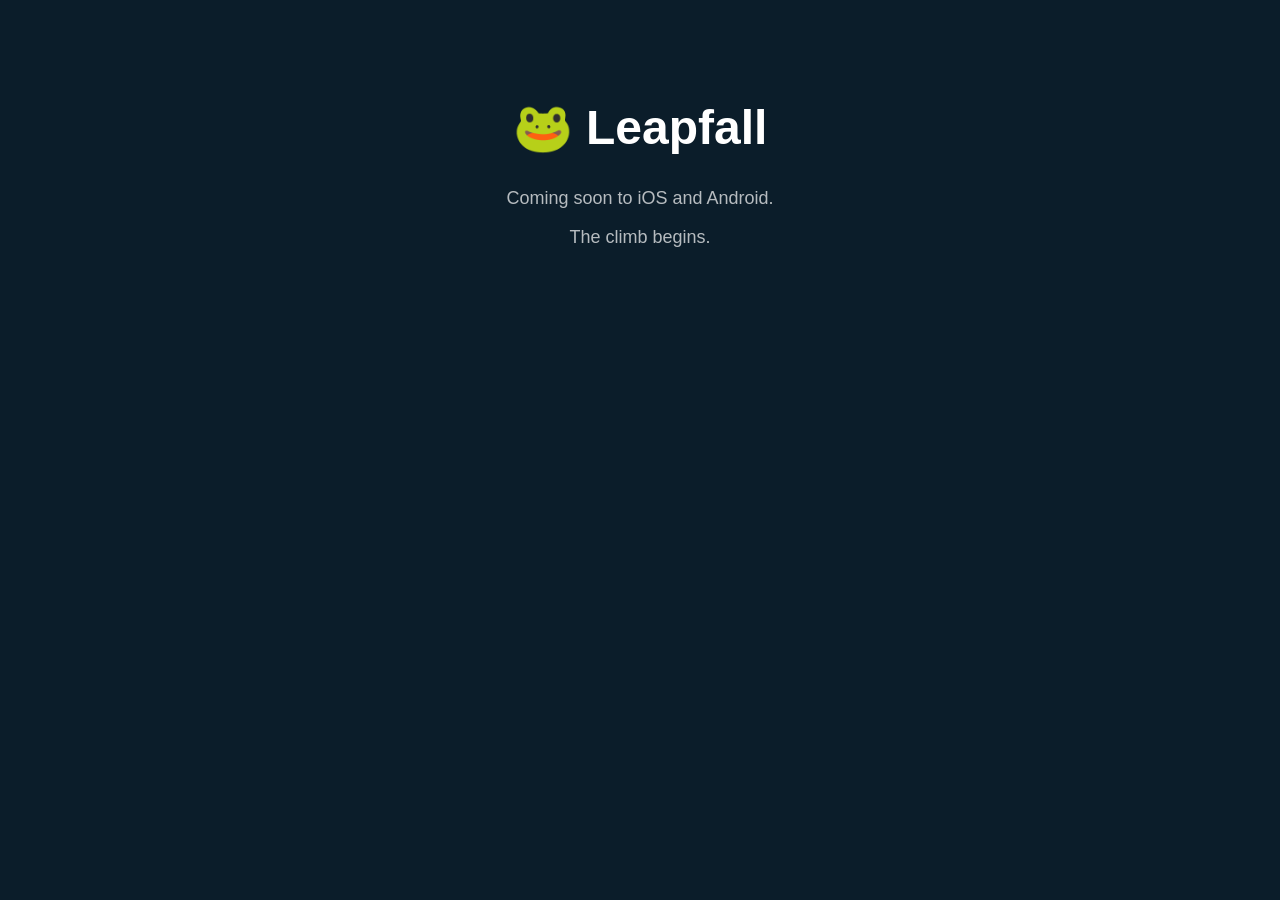
==== index.html @ 0a962ff1 "Create index.html" ====
<!DOCTYPE html>
<html>
<head>
  <title>Leapfall</title>
  <style>
    body { background: #0b1d2a; color: white; font-family: sans-serif; text-align: center; padding: 60px; }
    h1 { font-size: 48px; }
    p { opacity: 0.7; font-size: 18px; }
  </style>
</head>
<body>
  <h1>🐸 Leapfall</h1>
  <p>Coming soon to iOS and Android.</p>
  <p>The climb begins.</p>
</body>
</html>
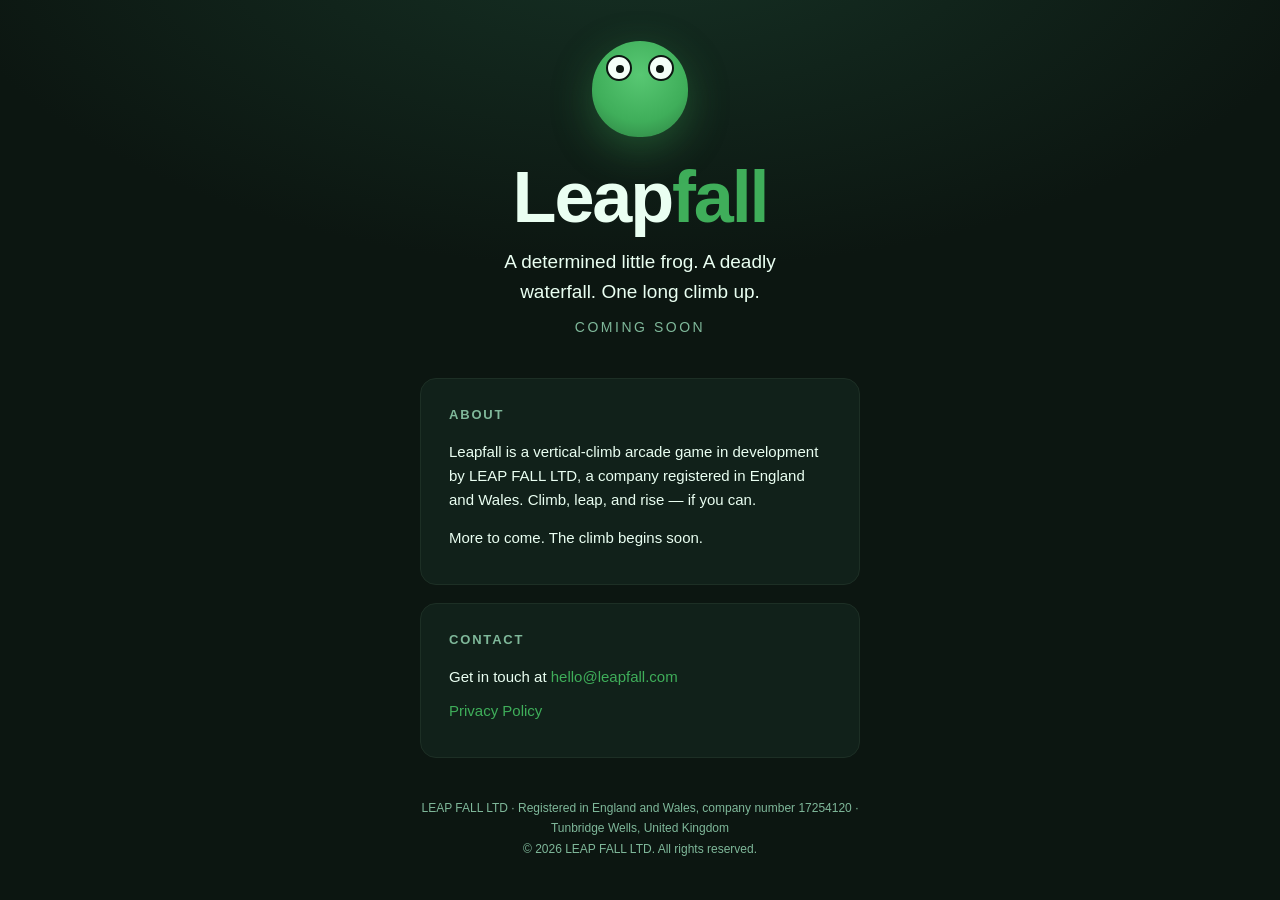
==== commit 51e068b2: "Update index.html" ====
--- a/index.html
+++ b/index.html
@@ -1,16 +1,122 @@
 <!DOCTYPE html>
-<html>
+<html lang="en">
 <head>
-  <title>Leapfall</title>
-  <style>
-    body { background: #0b1d2a; color: white; font-family: sans-serif; text-align: center; padding: 60px; }
-    h1 { font-size: 48px; }
-    p { opacity: 0.7; font-size: 18px; }
-  </style>
+<meta charset="UTF-8" />
+<meta name="viewport" content="width=device-width, initial-scale=1.0" />
+<title>Leapfall</title>
+<meta name="description" content="Leapfall — a vertical-climb arcade game by LEAP FALL LTD." />
+<style>
+  :root{
+    --ink:#eafff2;
+    --muted:#7fb89a;
+    --bg:#0c1611;
+    --bg2:#11211a;
+    --frog:#3fae5a;
+    --frog-deep:#2c7d41;
+    --line:#1d2f25;
+  }
+  *{box-sizing:border-box;margin:0;padding:0;}
+  html,body{height:100%;}
+  body{
+    background:
+      radial-gradient(1200px 600px at 50% -10%, #163225 0%, var(--bg) 60%),
+      var(--bg);
+    color:var(--ink);
+    font-family:-apple-system,BlinkMacSystemFont,"Segoe UI",Roboto,Helvetica,Arial,sans-serif;
+    min-height:100%;
+    display:flex;
+    flex-direction:column;
+    align-items:center;
+    justify-content:center;
+    text-align:center;
+    padding:40px 24px;
+    line-height:1.6;
+  }
+  .frog{
+    width:96px;height:96px;margin:0 auto 24px;
+    position:relative;
+  }
+  .frog .body{
+    position:absolute;inset:0;
+    background:radial-gradient(circle at 50% 35%, #58c873, var(--frog) 60%, var(--frog-deep));
+    border-radius:50% 50% 48% 48%;
+    box-shadow:0 12px 40px rgba(63,174,90,.35);
+  }
+  .frog .eye{
+    position:absolute;top:14px;width:26px;height:26px;border-radius:50%;
+    background:#f4fff8;border:2px solid #0c1611;
+  }
+  .frog .eye.l{left:14px;} .frog .eye.r{right:14px;}
+  .frog .pupil{position:absolute;top:8px;width:8px;height:8px;border-radius:50%;background:#0c1611;}
+  .frog .eye.l .pupil{right:6px;} .frog .eye.r .pupil{left:6px;}
+  h1{
+    font-size:clamp(40px,11vw,72px);
+    font-weight:800;letter-spacing:-0.03em;
+    margin-bottom:14px;line-height:1;
+  }
+  h1 .fall{color:var(--frog);}
+  .tag{
+    font-size:clamp(15px,4.5vw,19px);
+    color:var(--ink);max-width:30ch;margin:0 auto 8px;
+  }
+  .sub{
+    font-size:14px;color:var(--muted);
+    letter-spacing:.18em;text-transform:uppercase;
+    margin-bottom:40px;
+  }
+  .card{
+    background:var(--bg2);
+    border:1px solid var(--line);
+    border-radius:16px;
+    padding:26px 28px;
+    max-width:440px;width:100%;
+    margin:0 auto;
+    text-align:left;
+  }
+  .card h2{
+    font-size:13px;letter-spacing:.14em;text-transform:uppercase;
+    color:var(--muted);margin-bottom:14px;font-weight:600;
+  }
+  .card p{font-size:15px;margin-bottom:8px;color:var(--ink);}
+  .card a{color:var(--frog);text-decoration:none;}
+  .card a:hover{text-decoration:underline;}
+  .meta{color:var(--muted);font-size:13px;}
+  footer{
+    margin-top:40px;color:var(--muted);font-size:12px;
+    line-height:1.7;max-width:440px;
+  }
+</style>
 </head>
 <body>
-  <h1>🐸 Leapfall</h1>
-  <p>Coming soon to iOS and Android.</p>
-  <p>The climb begins.</p>
+
+  <div class="frog" aria-hidden="true">
+    <div class="body"></div>
+    <div class="eye l"><div class="pupil"></div></div>
+    <div class="eye r"><div class="pupil"></div></div>
+  </div>
+
+  <h1>Leap<span class="fall">fall</span></h1>
+  <p class="tag">A determined little frog. A deadly waterfall. One long climb up.</p>
+  <p class="sub">Coming soon</p>
+
+  <div class="card">
+    <h2>About</h2>
+    <p>Leapfall is a vertical-climb arcade game in development by LEAP FALL LTD,
+       a company registered in England and Wales. Climb, leap, and rise — if you can.</p>
+    <p class="meta" style="margin-top:14px;">More to come. The climb begins soon.</p>
+  </div>
+
+  <div class="card" style="margin-top:18px;">
+    <h2>Contact</h2>
+    <p>Get in touch at <a href="mailto:hello@leapfall.com">hello@leapfall.com</a></p>
+    <p style="margin-top:10px;"><a href="/privacy.html">Privacy Policy</a></p>
+  </div>
+
+  <footer>
+    LEAP FALL LTD · Registered in England and Wales, company number 17254120 ·
+    Tunbridge Wells, United Kingdom<br>
+    © 2026 LEAP FALL LTD. All rights reserved.
+  </footer>
+
 </body>
 </html>
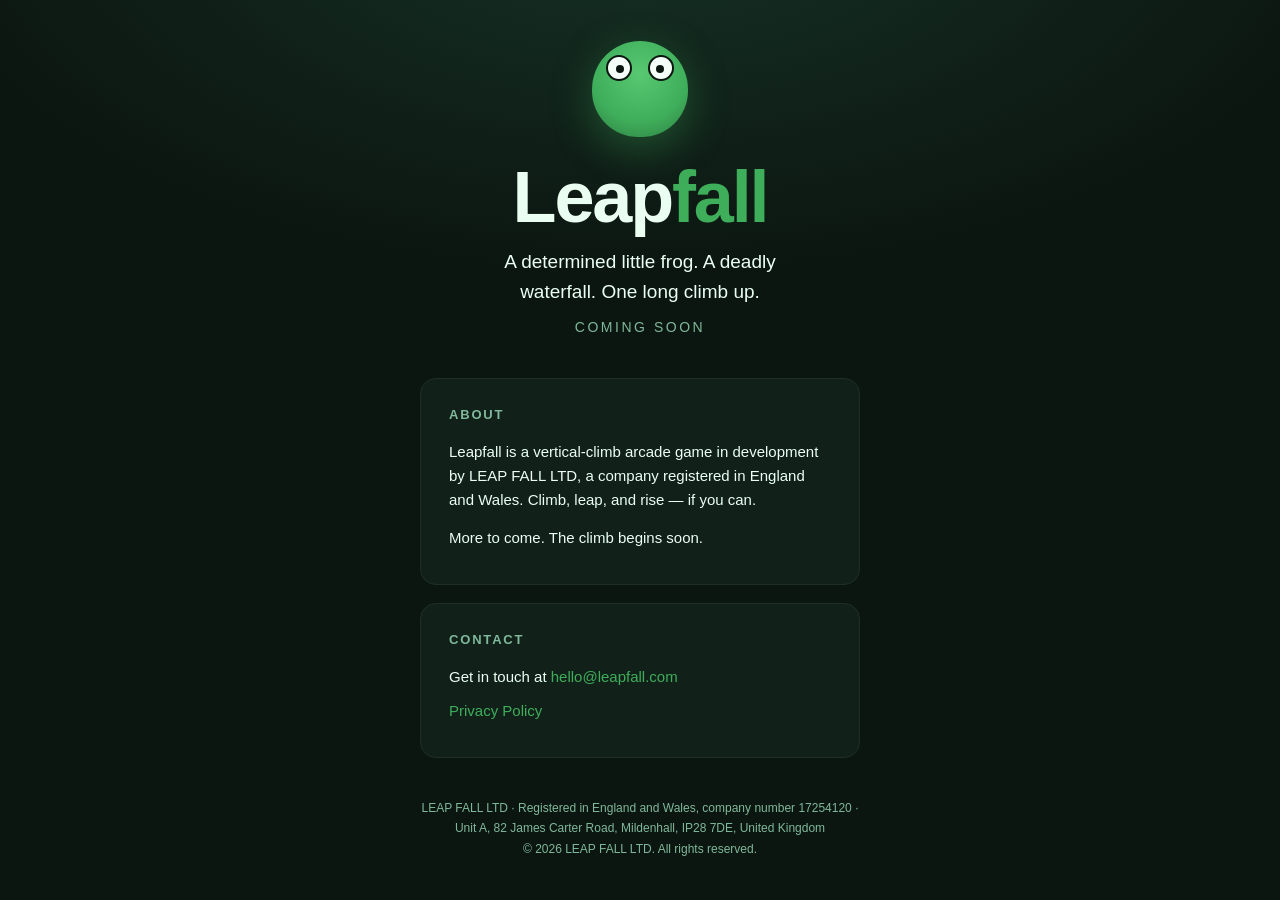
==== commit d43ddd24: "Update index.html" ====
--- a/index.html
+++ b/index.html
@@ -114,7 +114,7 @@
 
   <footer>
     LEAP FALL LTD · Registered in England and Wales, company number 17254120 ·
-    Tunbridge Wells, United Kingdom<br>
+    Unit A, 82 James Carter Road, Mildenhall, IP28 7DE, United Kingdom<br>
     © 2026 LEAP FALL LTD. All rights reserved.
   </footer>
 
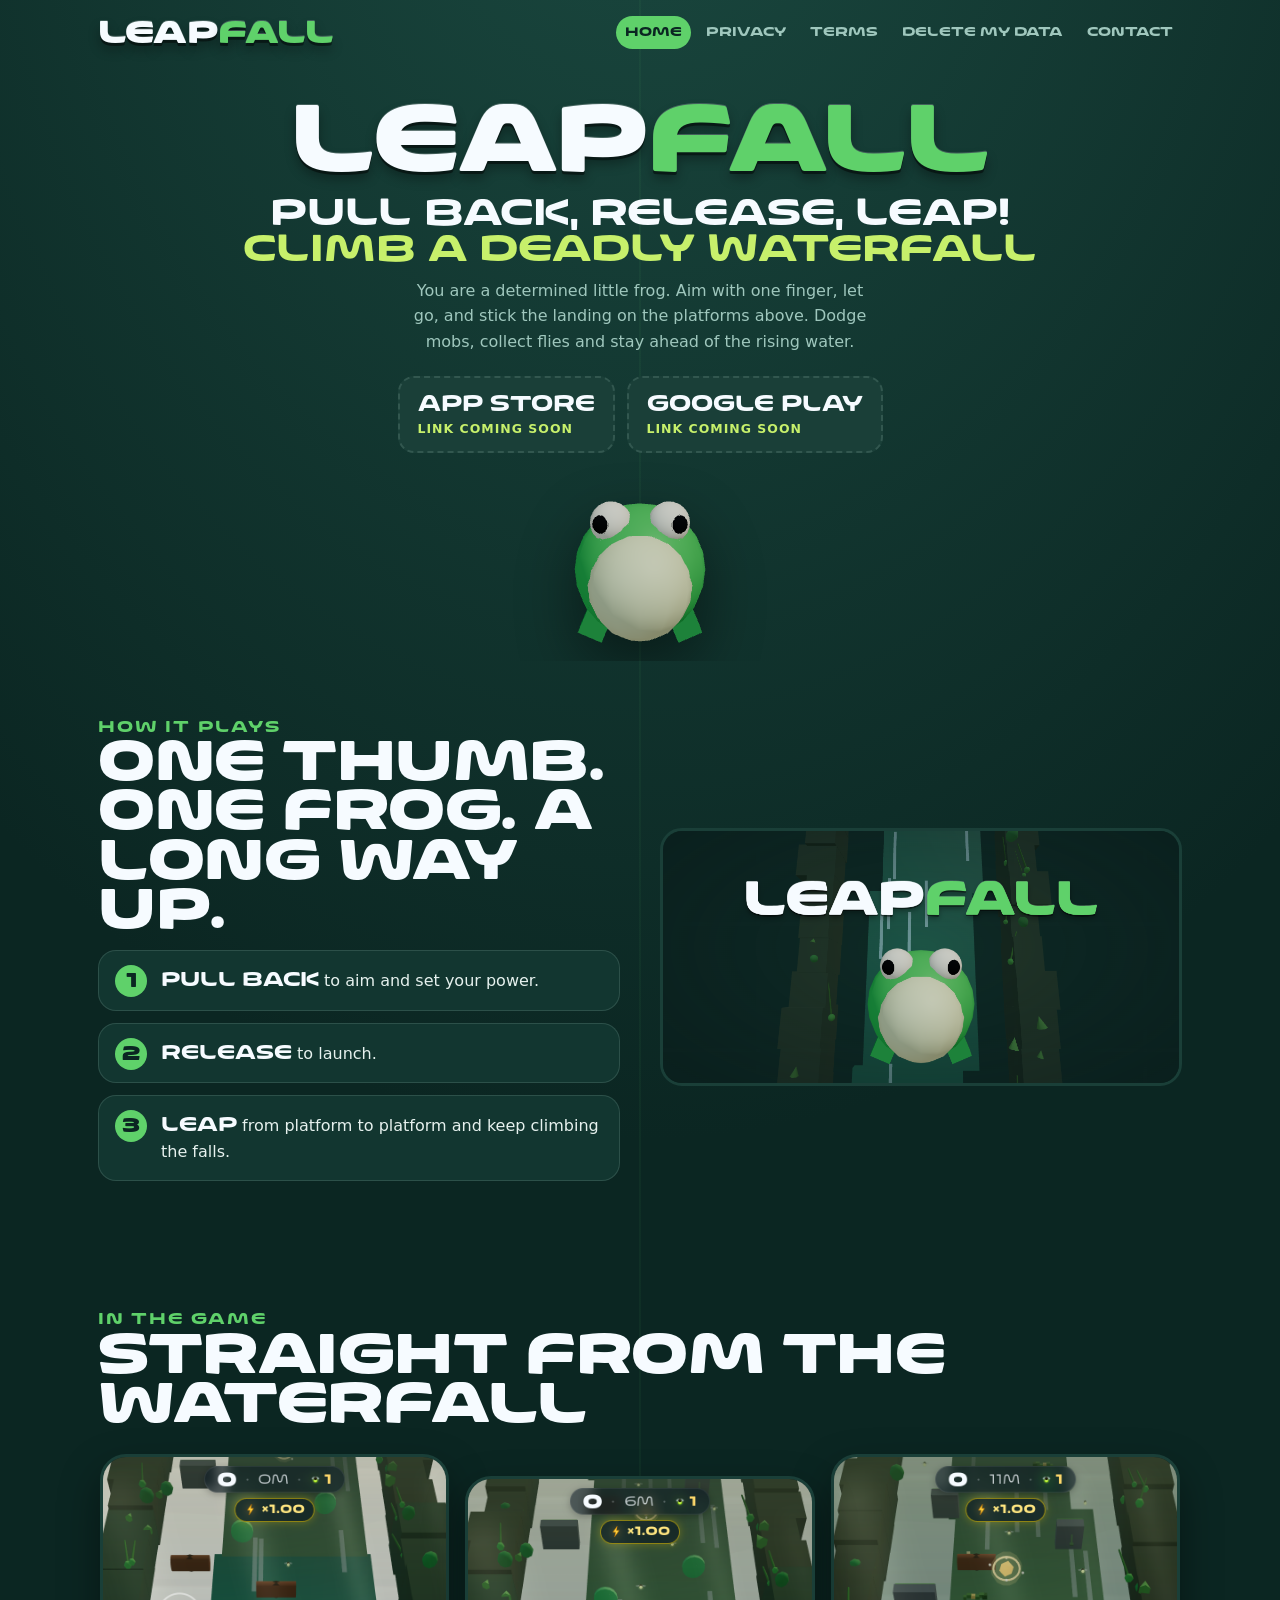
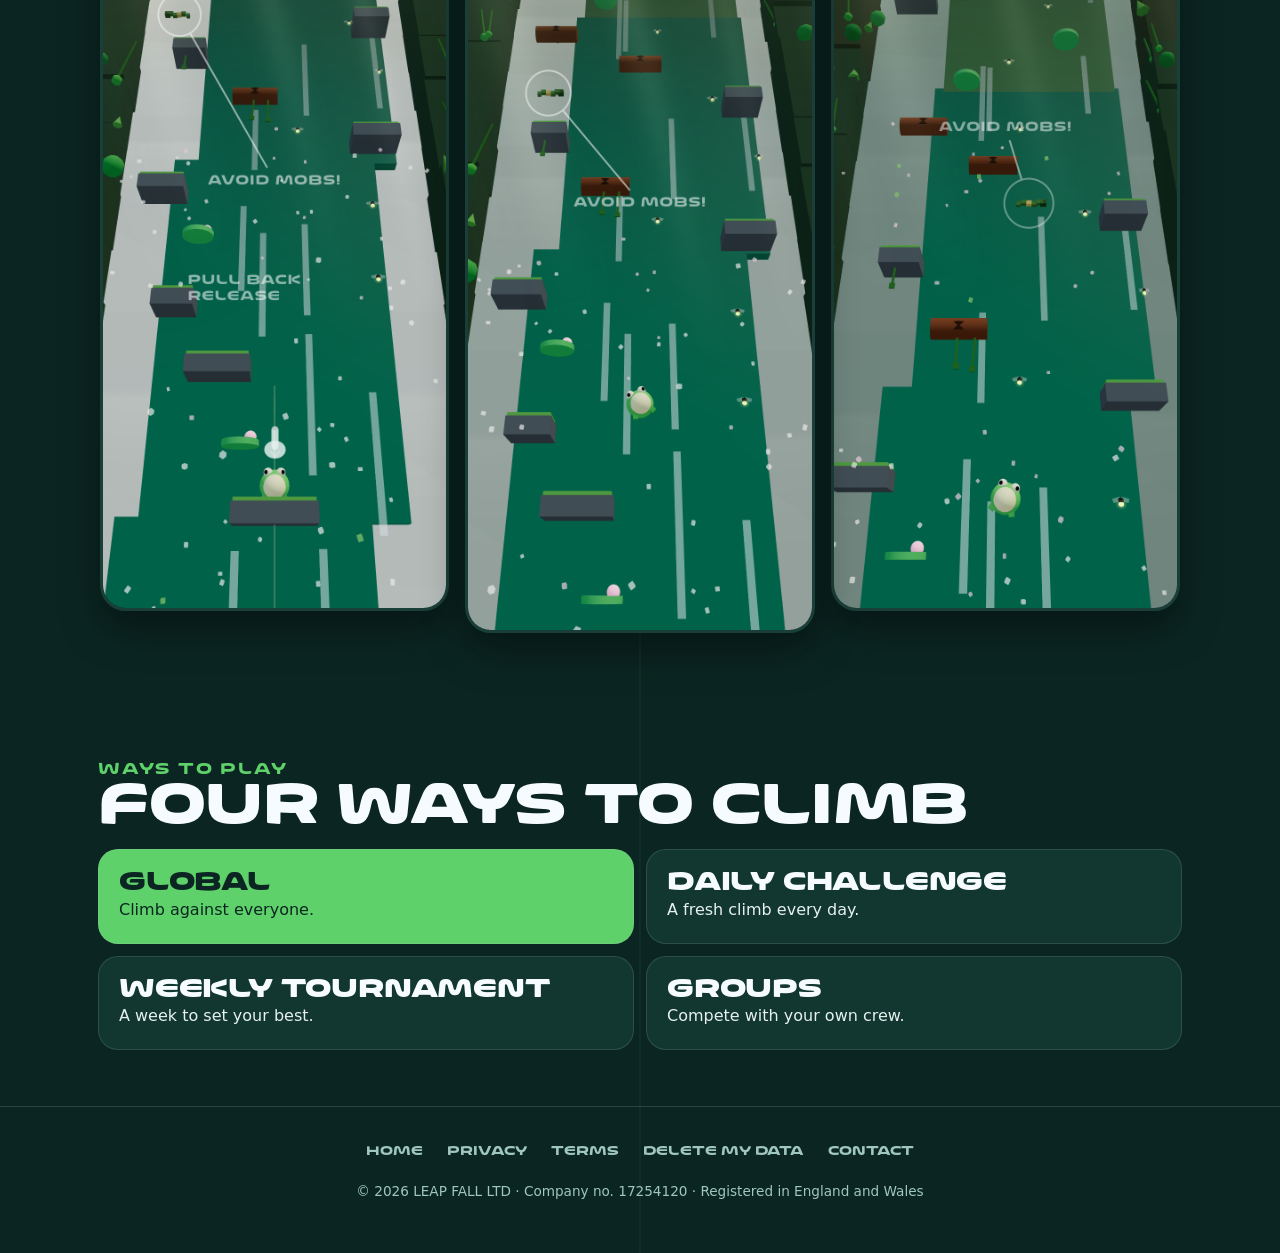
==== commit dc31a9c1: "Add files via upload" ====
--- a/index.html
+++ b/index.html
@@ -1,122 +1,105 @@
-<!DOCTYPE html>
+<!doctype html>
 <html lang="en">
 <head>
-<meta charset="UTF-8" />
-<meta name="viewport" content="width=device-width, initial-scale=1.0" />
-<title>Leapfall</title>
-<meta name="description" content="Leapfall — a vertical-climb arcade game by LEAP FALL LTD." />
-<style>
-  :root{
-    --ink:#eafff2;
-    --muted:#7fb89a;
-    --bg:#0c1611;
-    --bg2:#11211a;
-    --frog:#3fae5a;
-    --frog-deep:#2c7d41;
-    --line:#1d2f25;
-  }
-  *{box-sizing:border-box;margin:0;padding:0;}
-  html,body{height:100%;}
-  body{
-    background:
-      radial-gradient(1200px 600px at 50% -10%, #163225 0%, var(--bg) 60%),
-      var(--bg);
-    color:var(--ink);
-    font-family:-apple-system,BlinkMacSystemFont,"Segoe UI",Roboto,Helvetica,Arial,sans-serif;
-    min-height:100%;
-    display:flex;
-    flex-direction:column;
-    align-items:center;
-    justify-content:center;
-    text-align:center;
-    padding:40px 24px;
-    line-height:1.6;
-  }
-  .frog{
-    width:96px;height:96px;margin:0 auto 24px;
-    position:relative;
-  }
-  .frog .body{
-    position:absolute;inset:0;
-    background:radial-gradient(circle at 50% 35%, #58c873, var(--frog) 60%, var(--frog-deep));
-    border-radius:50% 50% 48% 48%;
-    box-shadow:0 12px 40px rgba(63,174,90,.35);
-  }
-  .frog .eye{
-    position:absolute;top:14px;width:26px;height:26px;border-radius:50%;
-    background:#f4fff8;border:2px solid #0c1611;
-  }
-  .frog .eye.l{left:14px;} .frog .eye.r{right:14px;}
-  .frog .pupil{position:absolute;top:8px;width:8px;height:8px;border-radius:50%;background:#0c1611;}
-  .frog .eye.l .pupil{right:6px;} .frog .eye.r .pupil{left:6px;}
-  h1{
-    font-size:clamp(40px,11vw,72px);
-    font-weight:800;letter-spacing:-0.03em;
-    margin-bottom:14px;line-height:1;
-  }
-  h1 .fall{color:var(--frog);}
-  .tag{
-    font-size:clamp(15px,4.5vw,19px);
-    color:var(--ink);max-width:30ch;margin:0 auto 8px;
-  }
-  .sub{
-    font-size:14px;color:var(--muted);
-    letter-spacing:.18em;text-transform:uppercase;
-    margin-bottom:40px;
-  }
-  .card{
-    background:var(--bg2);
-    border:1px solid var(--line);
-    border-radius:16px;
-    padding:26px 28px;
-    max-width:440px;width:100%;
-    margin:0 auto;
-    text-align:left;
-  }
-  .card h2{
-    font-size:13px;letter-spacing:.14em;text-transform:uppercase;
-    color:var(--muted);margin-bottom:14px;font-weight:600;
-  }
-  .card p{font-size:15px;margin-bottom:8px;color:var(--ink);}
-  .card a{color:var(--frog);text-decoration:none;}
-  .card a:hover{text-decoration:underline;}
-  .meta{color:var(--muted);font-size:13px;}
-  footer{
-    margin-top:40px;color:var(--muted);font-size:12px;
-    line-height:1.7;max-width:440px;
-  }
-</style>
+<meta charset="utf-8">
+<meta name="viewport" content="width=device-width, initial-scale=1">
+<title>Leapfall – Pull back, release, leap! Climb a deadly waterfall</title>
+<meta name="description" content="Leapfall is a fast mobile game: pull back, release and leap a little frog up a deadly waterfall. Play Global, Daily Challenge, Weekly Tournament and Groups.">
+<link rel="canonical" href="https://leapfall.com/">
+<meta name="theme-color" content="#0b2622">
+<link rel="icon" href="assets/icon-512.png">
+<link rel="apple-touch-icon" href="assets/icon-512.png">
+<meta property="og:type" content="website">
+<meta property="og:site_name" content="Leapfall">
+<meta property="og:title" content="Leapfall – Climb a deadly waterfall">
+<meta property="og:description" content="Pull back, release, leap! Climb a deadly waterfall.">
+<meta property="og:url" content="https://leapfall.com/">
+<meta property="og:image" content="https://leapfall.com/assets/feature-graphic.png">
+<meta property="og:image:width" content="1024">
+<meta property="og:image:height" content="500">
+<meta property="og:image:alt" content="Leapfall logo above a green frog on a waterfall">
+<meta name="twitter:card" content="summary_large_image">
+<meta name="twitter:title" content="Leapfall – Climb a deadly waterfall">
+<meta name="twitter:description" content="Pull back, release, leap! Climb a deadly waterfall.">
+<meta name="twitter:image" content="https://leapfall.com/assets/feature-graphic.png">
+<link rel="preload" href="assets/aicon-extra-bold.otf" as="font" type="font/otf" crossorigin>
+<link rel="stylesheet" href="assets/site.css">
 </head>
 <body>
+<a class="skip-link" href="#main">Skip to content</a>
+<header class="site-header">
+  <a class="brand wordmark" href="index.html" aria-label="Leapfall home">LEAP<span>FALL</span></a>
+  <nav class="site-nav" aria-label="Main">
+    <ul>
+      <li><a href="index.html" aria-current="page">Home</a></li>
+      <li><a href="privacy.html">Privacy</a></li>
+      <li><a href="terms.html">Terms</a></li>
+      <li><a href="delete-account.html">Delete my data</a></li>
+      <li><a href="mailto:hello@leapfall.com">Contact</a></li>
+    </ul>
+  </nav>
+</header>
 
-  <div class="frog" aria-hidden="true">
-    <div class="body"></div>
-    <div class="eye l"><div class="pupil"></div></div>
-    <div class="eye r"><div class="pupil"></div></div>
-  </div>
+<main id="main">
+  <section class="hero">
+    <h1 class="wordmark">LEAP<span>FALL</span></h1>
+    <p class="tagline">Pull back, release, leap! <em>Climb a deadly waterfall</em></p>
+    <p class="intro">You are a determined little frog. Aim with one finger, let go, and stick the landing on the platforms above. Dodge mobs, collect flies and stay ahead of the rising water.</p>
+    <div class="stores" role="group" aria-label="Download (links coming soon)">
+      <!-- Replace with real App Store link when live -->
+      <button class="store" type="button" disabled aria-label="App Store: link coming soon"><b>App Store</b><small>Link coming soon</small></button>
+      <!-- Replace with real Google Play link when live -->
+      <button class="store" type="button" disabled aria-label="Google Play: link coming soon"><b>Google Play</b><small>Link coming soon</small></button>
+    </div>
+    <img class="hero-frog" src="assets/home-frog.png" alt="The Leapfall frog, crouched and ready to jump" width="168" height="178">
+  </section>
 
-  <h1>Leap<span class="fall">fall</span></h1>
-  <p class="tag">A determined little frog. A deadly waterfall. One long climb up.</p>
-  <p class="sub">Coming soon</p>
+  <section class="band split" aria-labelledby="how-h">
+    <div>
+      <p class="kicker">How it plays</p>
+      <h2 id="how-h">One thumb. One frog. A long way up.</h2>
+      <ol class="how">
+        <li><strong>Pull back</strong> to aim and set your power.</li>
+        <li><strong>Release</strong> to launch.</li>
+        <li><strong>Leap</strong> from platform to platform and keep climbing the falls.</li>
+      </ol>
+    </div>
+    <img class="feature" src="assets/feature-graphic.png" alt="Leapfall artwork: the frog at the foot of the waterfall" width="1024" height="500" loading="lazy">
+  </section>
 
-  <div class="card">
-    <h2>About</h2>
-    <p>Leapfall is a vertical-climb arcade game in development by LEAP FALL LTD,
-       a company registered in England and Wales. Climb, leap, and rise — if you can.</p>
-    <p class="meta" style="margin-top:14px;">More to come. The climb begins soon.</p>
-  </div>
+  <section class="band" aria-labelledby="shots-h">
+    <p class="kicker">In the game</p>
+    <h2 id="shots-h">Straight from the waterfall</h2>
+    <ul class="shots">
+      <li><img src="assets/gameplay-1.png" alt="A frog on its starting platform below the Misty Rainforest waterfall" width="780" height="1688" loading="lazy"></li>
+      <li><img src="assets/gameplay-2.png" alt="The frog mid-leap between platforms, with a snake higher up the waterfall" width="780" height="1688" loading="lazy"></li>
+      <li><img src="assets/gameplay-3.png" alt="Climbing past a snake towards flies and a Shield pickup" width="780" height="1688" loading="lazy"></li>
+    </ul>
+  </section>
 
-  <div class="card" style="margin-top:18px;">
-    <h2>Contact</h2>
-    <p>Get in touch at <a href="mailto:hello@leapfall.com">hello@leapfall.com</a></p>
-    <p style="margin-top:10px;"><a href="/privacy.html">Privacy Policy</a></p>
-  </div>
+  <section class="band" aria-labelledby="modes-h">
+    <p class="kicker">Ways to play</p>
+    <h2 id="modes-h">Four ways to climb</h2>
+    <ul class="modes">
+      <li><h3>Global</h3><p>Climb against everyone.</p></li>
+      <li><h3>Daily Challenge</h3><p>A fresh climb every day.</p></li>
+      <li><h3>Weekly Tournament</h3><p>A week to set your best.</p></li>
+      <li><h3>Groups</h3><p>Compete with your own crew.</p></li>
+    </ul>
+  </section>
+</main>
 
-  <footer>
-    LEAP FALL LTD · Registered in England and Wales, company number 17254120 ·
-    Unit A, 82 James Carter Road, Mildenhall, IP28 7DE, United Kingdom<br>
-    © 2026 LEAP FALL LTD. All rights reserved.
-  </footer>
-
+<footer class="site-footer">
+  <nav class="site-nav" aria-label="Footer">
+    <ul>
+      <li><a href="index.html">Home</a></li>
+      <li><a href="privacy.html">Privacy</a></li>
+      <li><a href="terms.html">Terms</a></li>
+      <li><a href="delete-account.html">Delete my data</a></li>
+      <li><a href="mailto:hello@leapfall.com">Contact</a></li>
+    </ul>
+  </nav>
+  <p>© 2026 LEAP FALL LTD · Company no. 17254120 · Registered in England and Wales</p>
+</footer>
 </body>
 </html>
--- a/assets/site.css
+++ b/assets/site.css
@@ -0,0 +1,74 @@
+@font-face{font-family:"Aicon";src:url("aicon-regular.ttf") format("truetype");font-weight:400;font-display:swap}
+@font-face{font-family:"Aicon";src:url("aicon-bold.otf") format("opentype");font-weight:600 800;font-display:swap}
+@font-face{font-family:"Aicon";src:url("aicon-extra-bold.otf") format("opentype"),url("aicon-bold.otf") format("opentype"),url("aicon-regular.ttf") format("truetype");font-weight:900;font-display:swap}
+:root{--deep:#0b2622;--pool:#123630;--stone:#1a3f38;--mist:#9fc7bd;--white:#f6fbff;--green:#5fd16a;--lime:#c7f06b;--ink:#e6f1ee;--line:rgba(159,199,189,.18);--sys:system-ui,-apple-system,"Segoe UI",sans-serif}
+*{box-sizing:border-box}
+html{-webkit-text-size-adjust:100%}
+body{margin:0;min-height:100dvh;background:var(--deep);color:var(--ink);font-family:var(--sys);line-height:1.6;overflow-x:hidden;
+background-image:linear-gradient(90deg,transparent 0 calc(50% - 1px),rgba(95,209,106,.05) calc(50% - 1px) calc(50% + 1px),transparent 0),radial-gradient(ellipse 80% 50% at 50% -10%,#1b4a41,transparent)}
+img{max-width:100%;height:auto;display:block}
+a{color:var(--green)}
+a:focus-visible,button:focus-visible{outline:3px solid var(--lime);outline-offset:3px;border-radius:6px}
+.pending{display:none!important}
+.skip-link{position:absolute;left:12px;top:-60px;background:var(--green);color:var(--deep);padding:10px 16px;border-radius:10px;font-weight:700;z-index:10}
+.skip-link:focus{top:12px}
+.wordmark{font-family:"Aicon",var(--sys);font-weight:900;letter-spacing:-.03em;line-height:1;color:var(--white);white-space:nowrap;text-decoration:none;
+text-shadow:0 -1px 0 rgba(255,255,255,.2),0 3px 0 rgba(0,0,0,.45),0 7px 12px rgba(0,0,0,.32)}
+.wordmark span{color:var(--green)}
+.site-header{display:flex;flex-wrap:wrap;align-items:center;justify-content:space-between;gap:10px 20px;max-width:1120px;margin:0 auto;padding:16px 18px}
+.brand.wordmark{font-size:1.6rem}
+.site-nav ul{display:flex;flex-wrap:wrap;gap:4px 6px;list-style:none;margin:0;padding:0}
+.site-nav a{display:inline-block;padding:8px 9px;border-radius:999px;color:var(--mist);text-decoration:none;font-family:"Aicon",var(--sys);font-weight:700;font-size:.65rem}
+.site-nav a:hover,.site-nav a[aria-current=page]{color:var(--deep);background:var(--green)}
+h1,h2,h3{font-family:"Aicon",var(--sys);font-weight:900;color:var(--white);line-height:1.1;letter-spacing:-.01em}
+/* home */
+.hero{position:relative;text-align:center;padding:24px 18px 0;max-width:1120px;margin:0 auto;overflow:hidden}
+.hero .wordmark{font-size:clamp(1.6rem,8.5vw,4.75rem);margin:12px 0 0}
+.tagline{font-family:"Aicon",var(--sys);font-weight:800;font-size:clamp(1.15rem,4.6vw,1.9rem);color:var(--white);margin:18px auto 10px;max-width:22ch;line-height:1.2}
+.tagline em{font-style:normal;color:var(--lime)}
+.hero p.intro{max-width:46ch;margin:0 auto;color:var(--mist)}
+.hero-frog{width:168px;margin:30px auto 0;filter:drop-shadow(0 24px 30px rgba(0,0,0,.45));animation:bob 3.6s ease-in-out infinite}
+@keyframes bob{50%{transform:translateY(-10px)}}
+.stores{display:flex;flex-wrap:wrap;justify-content:center;gap:12px;margin:22px 0 8px}
+.store{display:flex;flex-direction:column;align-items:flex-start;min-width:200px;padding:12px 18px;border-radius:16px;background:var(--stone);border:2px dashed var(--line);color:var(--white);text-align:left;font:inherit;opacity:1}
+.store b{font-family:"Aicon",var(--sys);font-size:1.1rem}
+.store small{color:var(--lime);font-weight:600;font-size:.78rem;text-transform:uppercase;letter-spacing:.08em}
+section.band{max-width:1120px;margin:0 auto;padding:56px 18px}
+.band h2{font-size:clamp(1.7rem,6vw,2.8rem);margin:0 0 10px}
+.band .kicker{font-family:"Aicon",var(--sys);font-weight:700;color:var(--green);text-transform:uppercase;letter-spacing:.14em;font-size:.8rem;margin:0}
+.shots{display:grid;grid-auto-flow:column;grid-auto-columns:min(70vw,260px);gap:16px;overflow-x:auto;scroll-snap-type:x mandatory;padding:16px 2px 36px;margin:0;list-style:none}
+.shots li{scroll-snap-align:center}
+.shots img{border-radius:26px;border:3px solid var(--stone);box-shadow:0 18px 40px rgba(0,0,0,.4);aspect-ratio:9/19.5;object-fit:cover;width:100%;background:var(--pool)}
+.shots li:nth-child(2){transform:translateY(22px)}
+.how{display:grid;gap:12px;counter-reset:s;padding:0;list-style:none}
+.how li{background:var(--pool);border-radius:18px;padding:16px 18px 16px 62px;position:relative;border:1px solid var(--line)}
+.how li::before{counter-increment:s;content:counter(s);position:absolute;left:16px;top:14px;width:32px;height:32px;border-radius:50%;background:var(--green);color:var(--deep);font:900 1rem/32px "Aicon",var(--sys);text-align:center}
+.how strong{font-family:"Aicon",var(--sys);color:var(--white)}
+.modes{display:grid;gap:12px;grid-template-columns:1fr;padding:0;list-style:none;margin:20px 0 0}
+.modes li{padding:20px;border-radius:20px;background:var(--pool);border:1px solid var(--line)}
+.modes li:first-child{background:var(--green);color:var(--deep)}
+.modes li:first-child h3{color:var(--deep)}
+.modes h3{margin:0 0 4px;font-size:clamp(1.1rem,5.2vw,1.3rem)}
+.modes p{margin:0}
+.feature{border-radius:22px;width:100%;border:3px solid var(--stone)}
+/* legal */
+.legal-main{max-width:760px;margin:0 auto;padding:24px 18px 56px}
+.legal-content{background:var(--pool);border:1px solid var(--line);border-radius:22px;padding:24px 20px;overflow-wrap:anywhere}
+.legal-content h1{font-size:clamp(1.8rem,7vw,2.6rem);margin:0 0 8px}
+.legal-content h2{font-size:1.3rem;margin:2em 0 .4em}
+.legal-content h3{font-size:1.05rem;margin:1.5em 0 .3em}
+.legal-content .num{color:var(--green);margin-right:10px}
+.legal-content .box h2{margin-top:0}
+.legal-content p,.legal-content li{color:var(--ink)}
+.lead{font-size:1.1rem;color:var(--white)}
+.updated{color:var(--mist);font-size:.9rem}
+.contact{font-weight:600}
+.box{background:var(--stone);border-left:4px solid var(--green);border-radius:12px;padding:14px 16px;margin:20px 0}
+.site-footer{border-top:1px solid var(--line);padding:28px 18px 36px;text-align:center;color:var(--mist);font-size:.85rem}
+.site-footer .site-nav ul{justify-content:center;margin-bottom:12px}
+@media(min-width:768px){
+.modes{grid-template-columns:repeat(2,1fr)}
+.split{display:grid;grid-template-columns:1fr 1fr;gap:40px;align-items:center}
+.shots{grid-auto-flow:row;grid-template-columns:repeat(3,1fr);overflow:visible}
+.legal-content{padding:40px 44px}}
+@media(prefers-reduced-motion:reduce){*{animation:none!important;scroll-behavior:auto!important}}
